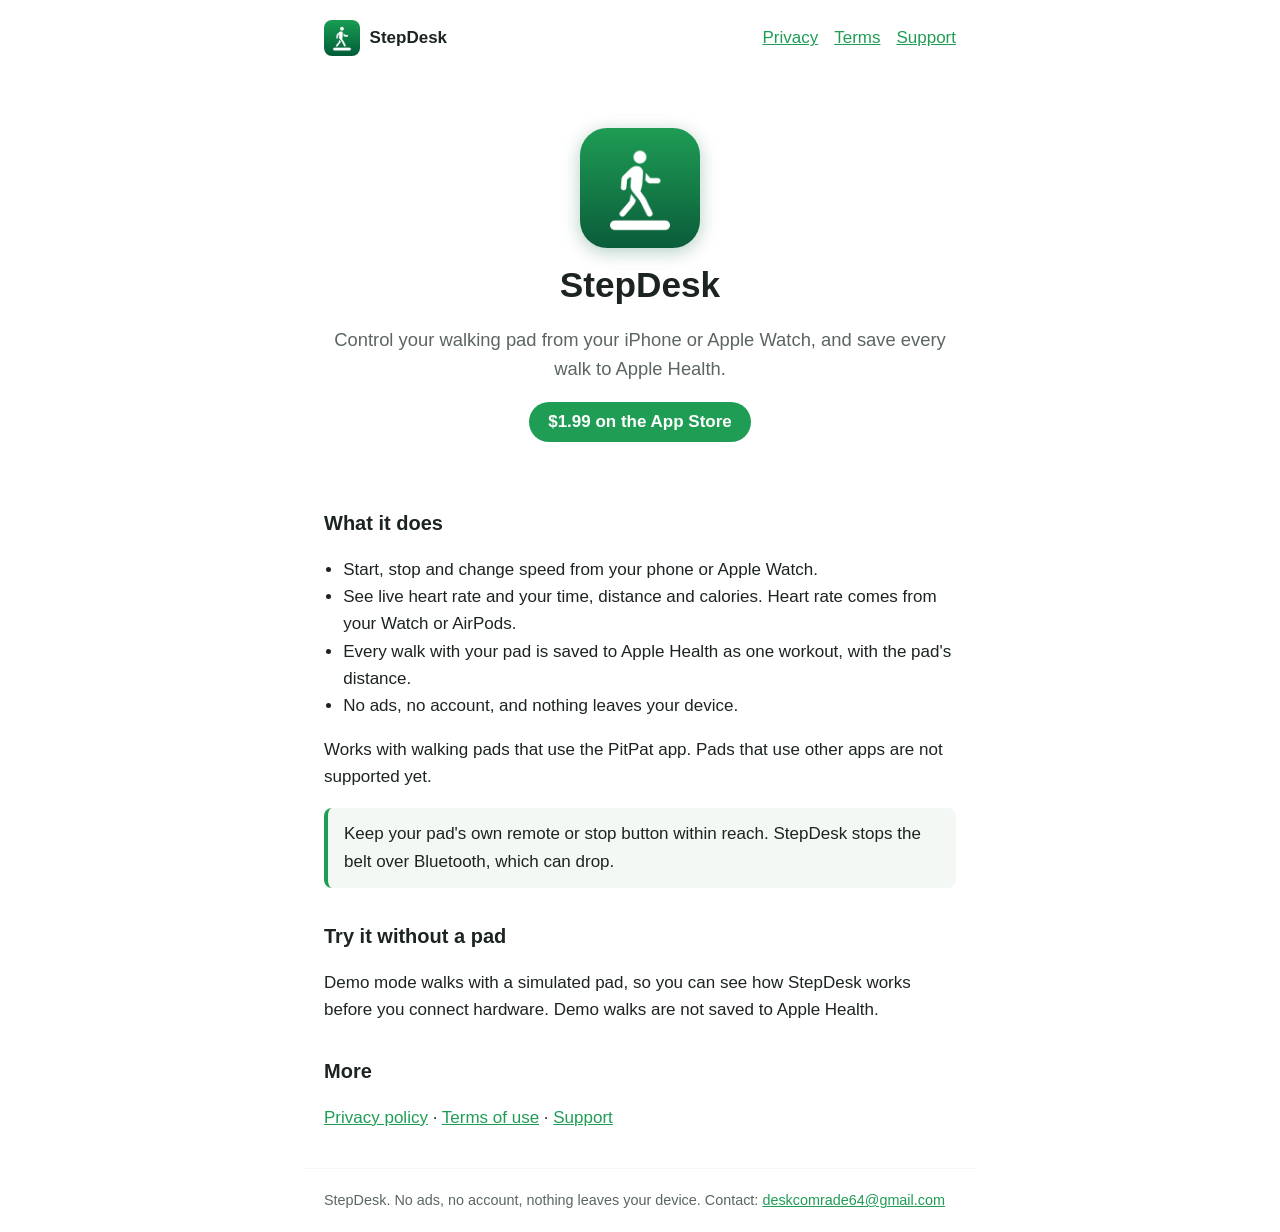
==== index.html @ cde31520 "StepDesk site Co-Authored-By: Claude Opus 5.5 <noreply@anthropic.com>" ====
<!DOCTYPE html><html lang="en"><head><meta charset="utf-8"><meta name="viewport" content="width=device-width,initial-scale=1"><title>StepDesk: walking pad control and Apple Health</title><meta name="description" content="Start, stop and change speed from your iPhone or Apple Watch. Every walk saved to Apple Health."><meta name="theme-color" content="#1F9D55"><link rel="icon" href="icon-180.png"><link rel="canonical" href="https://npappas97.github.io/stepdesk-site/"><link rel="stylesheet" href="style.css"></head><body>
<header><a class="brand" href="index.html"><img src="icon-180.png" alt="" width="36" height="36">StepDesk</a><nav><a href="privacy.html">Privacy</a><a href="terms.html">Terms</a><a href="support.html">Support</a></nav></header><main>
<section class="hero"><img src="icon.png" alt="StepDesk app icon" width="120" height="120">
<h1>StepDesk</h1>
<p class="lead">Control your walking pad from your iPhone or Apple Watch, and save every walk to Apple Health.</p>
<p><span class="price">$1.99 on the App Store</span></p></section>
<h2>What it does</h2>
<ul class="features">
<li>Start, stop and change speed from your phone or Apple Watch.</li>
<li>See live heart rate and your time, distance and calories. Heart rate comes from your Watch or AirPods.</li>
<li>Every walk with your pad is saved to Apple Health as one workout, with the pad's distance.</li>
<li>No ads, no account, and nothing leaves your device.</li>
</ul>
<p>Works with walking pads that use the PitPat app. Pads that use other apps are not supported yet.</p>
<p class="note">Keep your pad's own remote or stop button within reach. StepDesk stops the belt over Bluetooth, which can drop.</p>
<h2>Try it without a pad</h2>
<p>Demo mode walks with a simulated pad, so you can see how StepDesk works before you connect hardware. Demo walks are not saved to Apple Health.</p>
<h2>More</h2>
<p><a href="privacy.html">Privacy policy</a> &middot; <a href="terms.html">Terms of use</a> &middot; <a href="support.html">Support</a></p>
</main>
<footer>StepDesk. No ads, no account, nothing leaves your device. Contact: <a href="mailto:deskcomrade64@gmail.com">deskcomrade64@gmail.com</a></footer></body></html>
---- style.css ----
:root{--green:#1F9D55;--dark:#0B5D3B;--ink:#1c2420;--muted:#5b6660;--bg:#fff;--soft:#f3f8f5}
@media(prefers-color-scheme:dark){:root{--ink:#e8efeb;--muted:#9aa8a0;--bg:#101412;--soft:#18201b;--green:#3ec97c}}
*{box-sizing:border-box}
body{margin:0;font:17px/1.6 -apple-system,BlinkMacSystemFont,"Segoe UI",Roboto,sans-serif;color:var(--ink);background:var(--bg)}
main,header,footer{max-width:42rem;margin:0 auto;padding:1.25rem}
header{display:flex;align-items:center;gap:.75rem;justify-content:space-between;flex-wrap:wrap}
header a.brand{display:flex;align-items:center;gap:.6rem;font-weight:700;color:var(--ink);text-decoration:none}
header img{width:36px;height:36px;border-radius:8px}
nav a{margin-left:1rem}
a{color:var(--green)}
h1{font-size:2.2rem;line-height:1.2;margin:.5rem 0}
h2{font-size:1.25rem;margin-top:2rem}
.hero{text-align:center;padding:2rem 0 1rem}
.hero img{width:120px;height:120px;border-radius:27px;box-shadow:0 4px 18px rgba(11,93,59,.3)}
.lead{color:var(--muted);font-size:1.15rem}
.price{display:inline-block;background:var(--green);color:#fff;border-radius:999px;padding:.4rem 1.2rem;font-weight:600}
ul.features{padding-left:1.2rem}
.note{background:var(--soft);border-left:4px solid var(--green);padding:.8rem 1rem;border-radius:8px}
footer{color:var(--muted);font-size:.9rem;border-top:1px solid var(--soft)}
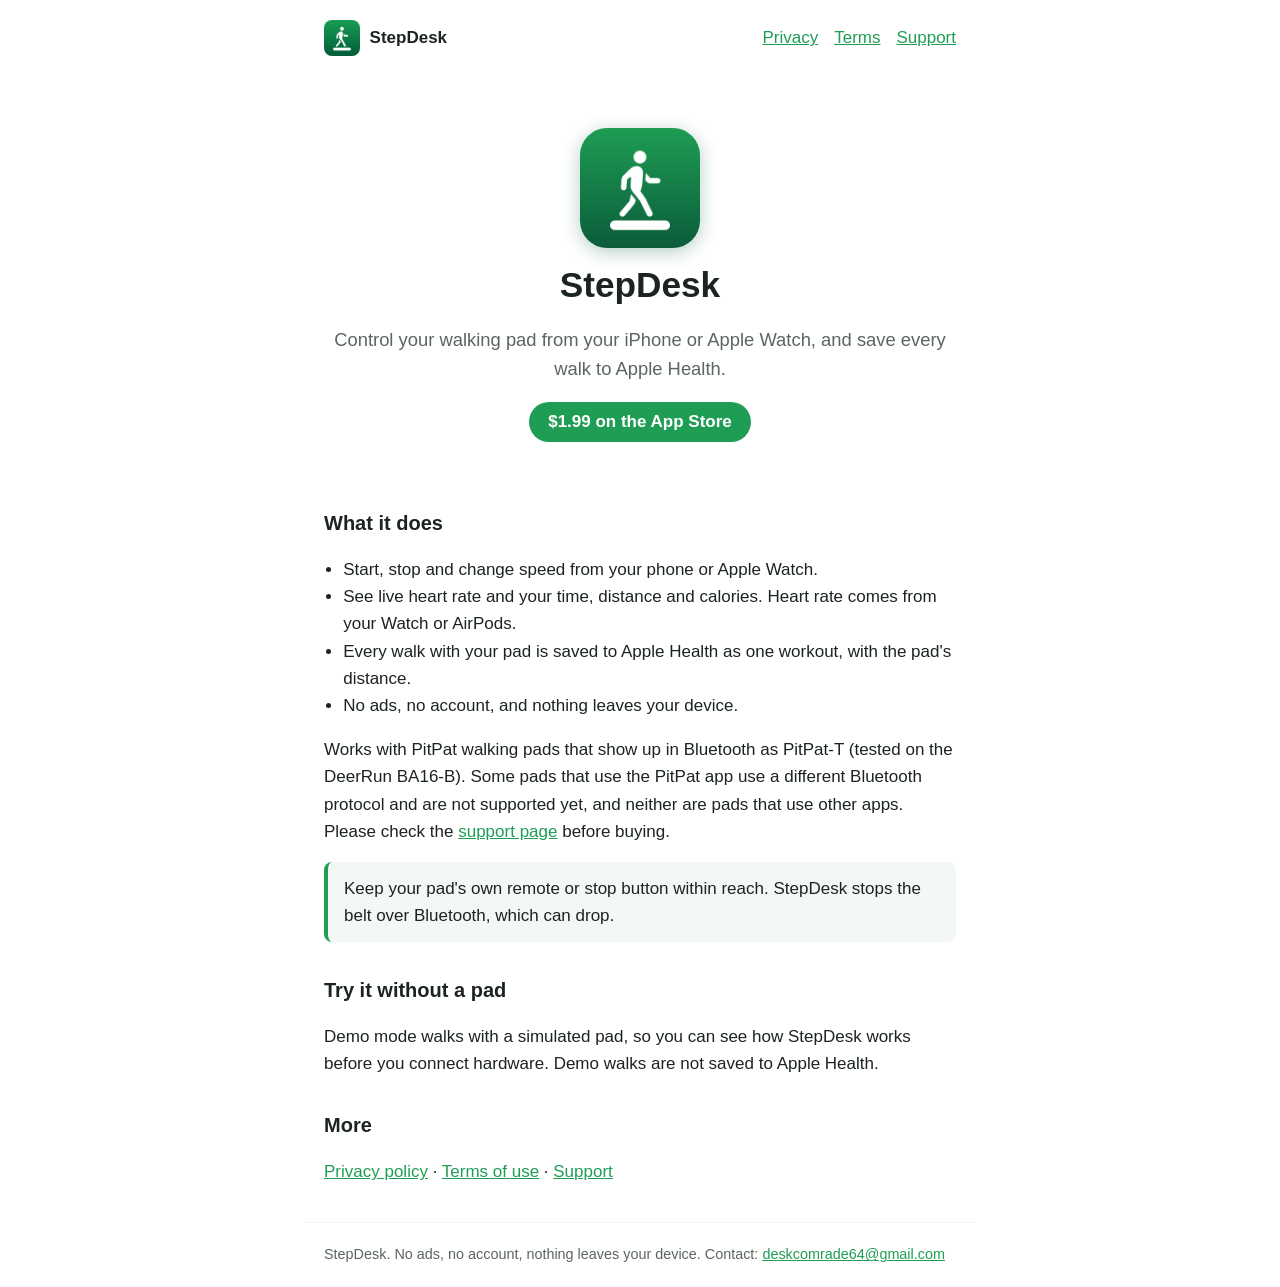
==== commit f245bfbc: "Narrow compatibility wording: PitPat-T pads, tested on the DeerRun BA16-B; how to tell and get a ref" ====
--- a/index.html
+++ b/index.html
@@ -1,4 +1,4 @@
-<!DOCTYPE html><html lang="en"><head><meta charset="utf-8"><meta name="viewport" content="width=device-width,initial-scale=1"><title>StepDesk: walking pad control and Apple Health</title><meta name="description" content="Start, stop and change speed from your iPhone or Apple Watch. Every walk saved to Apple Health."><meta name="theme-color" content="#1F9D55"><link rel="icon" href="icon-180.png"><link rel="canonical" href="https://npappas97.github.io/stepdesk-site/"><link rel="stylesheet" href="style.css"></head><body>
+<!DOCTYPE html><html lang="en"><head><meta charset="utf-8"><meta name="viewport" content="width=device-width,initial-scale=1"><title>StepDesk: walking pad control and Apple Health</title><meta name="description" content="Start, stop and change speed from your iPhone or Apple Watch. Every walk saved to Apple Health."><meta name="theme-color" content="#1F9D55"><link rel="icon" href="icon-180.png"><link rel="canonical" href="https://stepdesk.intelligent.cx/"><link rel="stylesheet" href="style.css"></head><body>
 <header><a class="brand" href="index.html"><img src="icon-180.png" alt="" width="36" height="36">StepDesk</a><nav><a href="privacy.html">Privacy</a><a href="terms.html">Terms</a><a href="support.html">Support</a></nav></header><main>
 <section class="hero"><img src="icon.png" alt="StepDesk app icon" width="120" height="120">
 <h1>StepDesk</h1>
@@ -11,7 +11,7 @@
 <li>Every walk with your pad is saved to Apple Health as one workout, with the pad's distance.</li>
 <li>No ads, no account, and nothing leaves your device.</li>
 </ul>
-<p>Works with walking pads that use the PitPat app. Pads that use other apps are not supported yet.</p>
+<p>Works with PitPat walking pads that show up in Bluetooth as PitPat-T (tested on the DeerRun BA16-B). Some pads that use the PitPat app use a different Bluetooth protocol and are not supported yet, and neither are pads that use other apps. Please check the <a href="support.html">support page</a> before buying.</p>
 <p class="note">Keep your pad's own remote or stop button within reach. StepDesk stops the belt over Bluetooth, which can drop.</p>
 <h2>Try it without a pad</h2>
 <p>Demo mode walks with a simulated pad, so you can see how StepDesk works before you connect hardware. Demo walks are not saved to Apple Health.</p>
